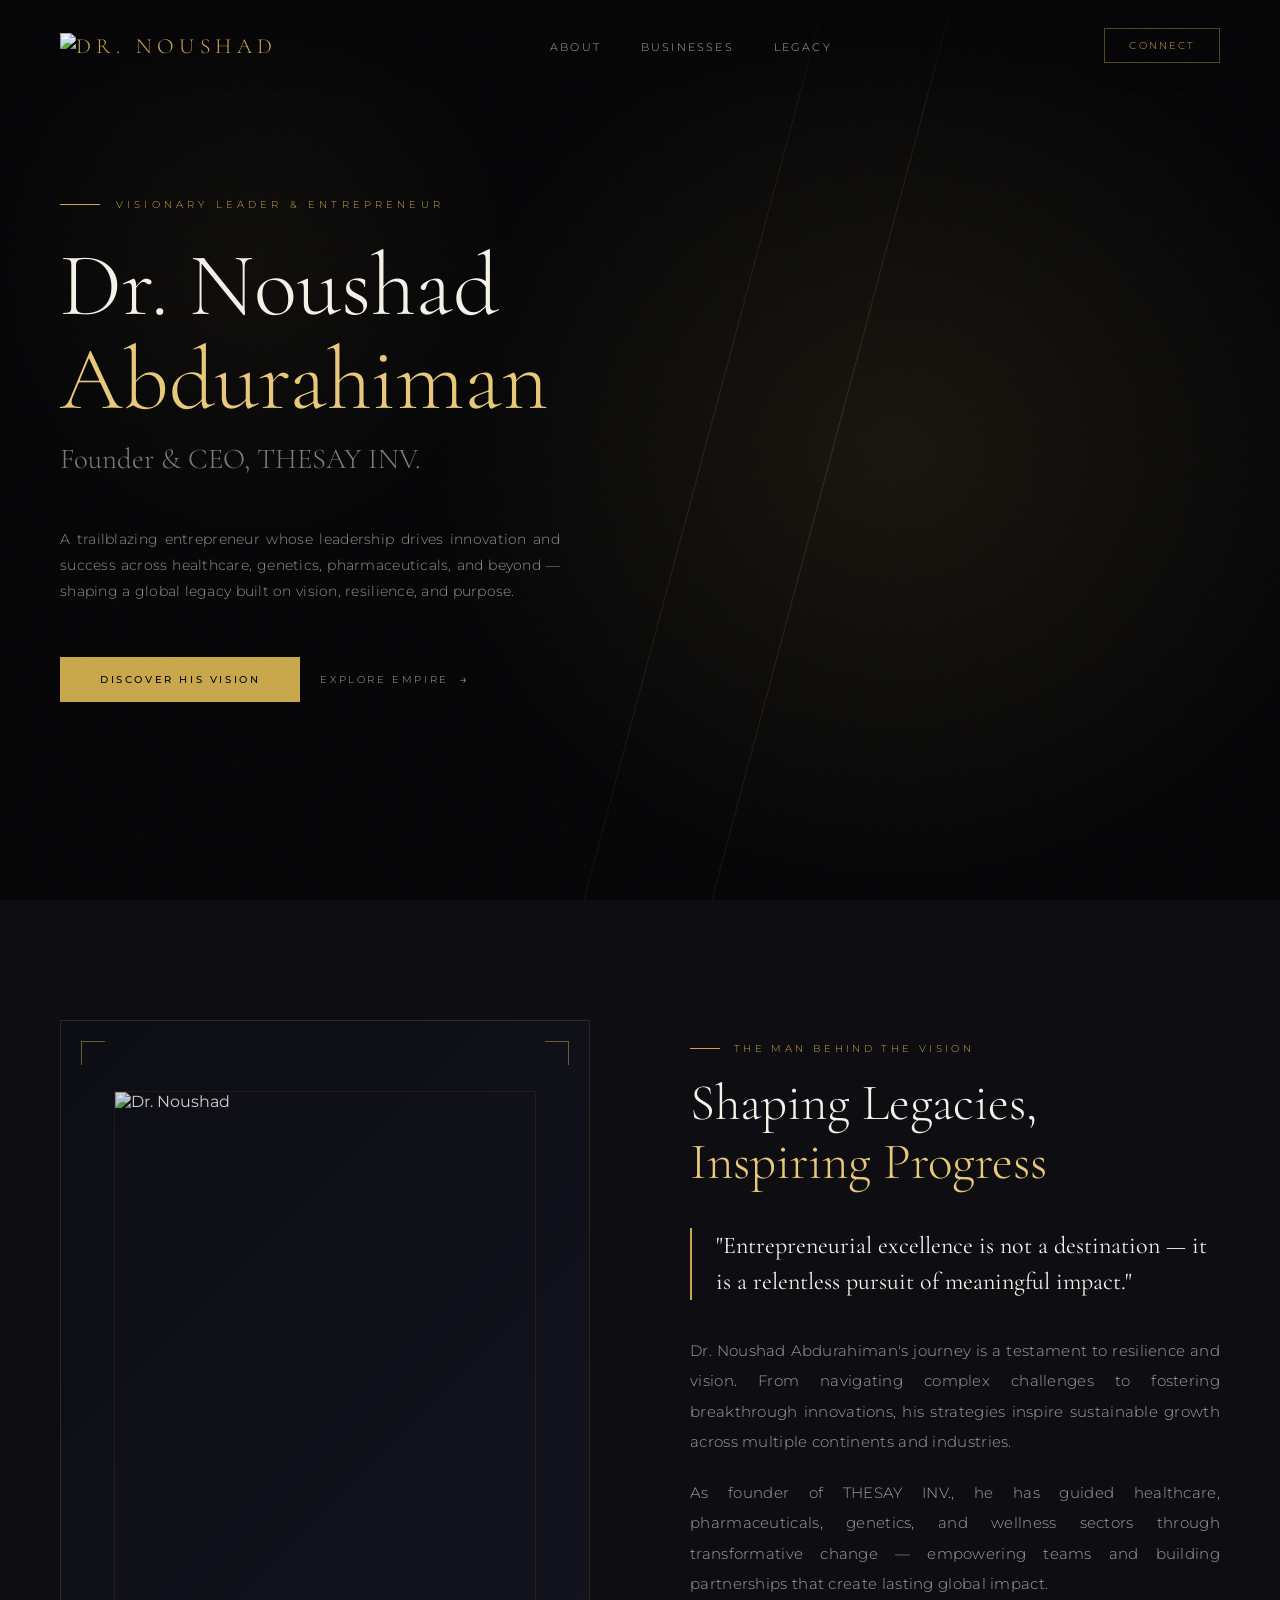
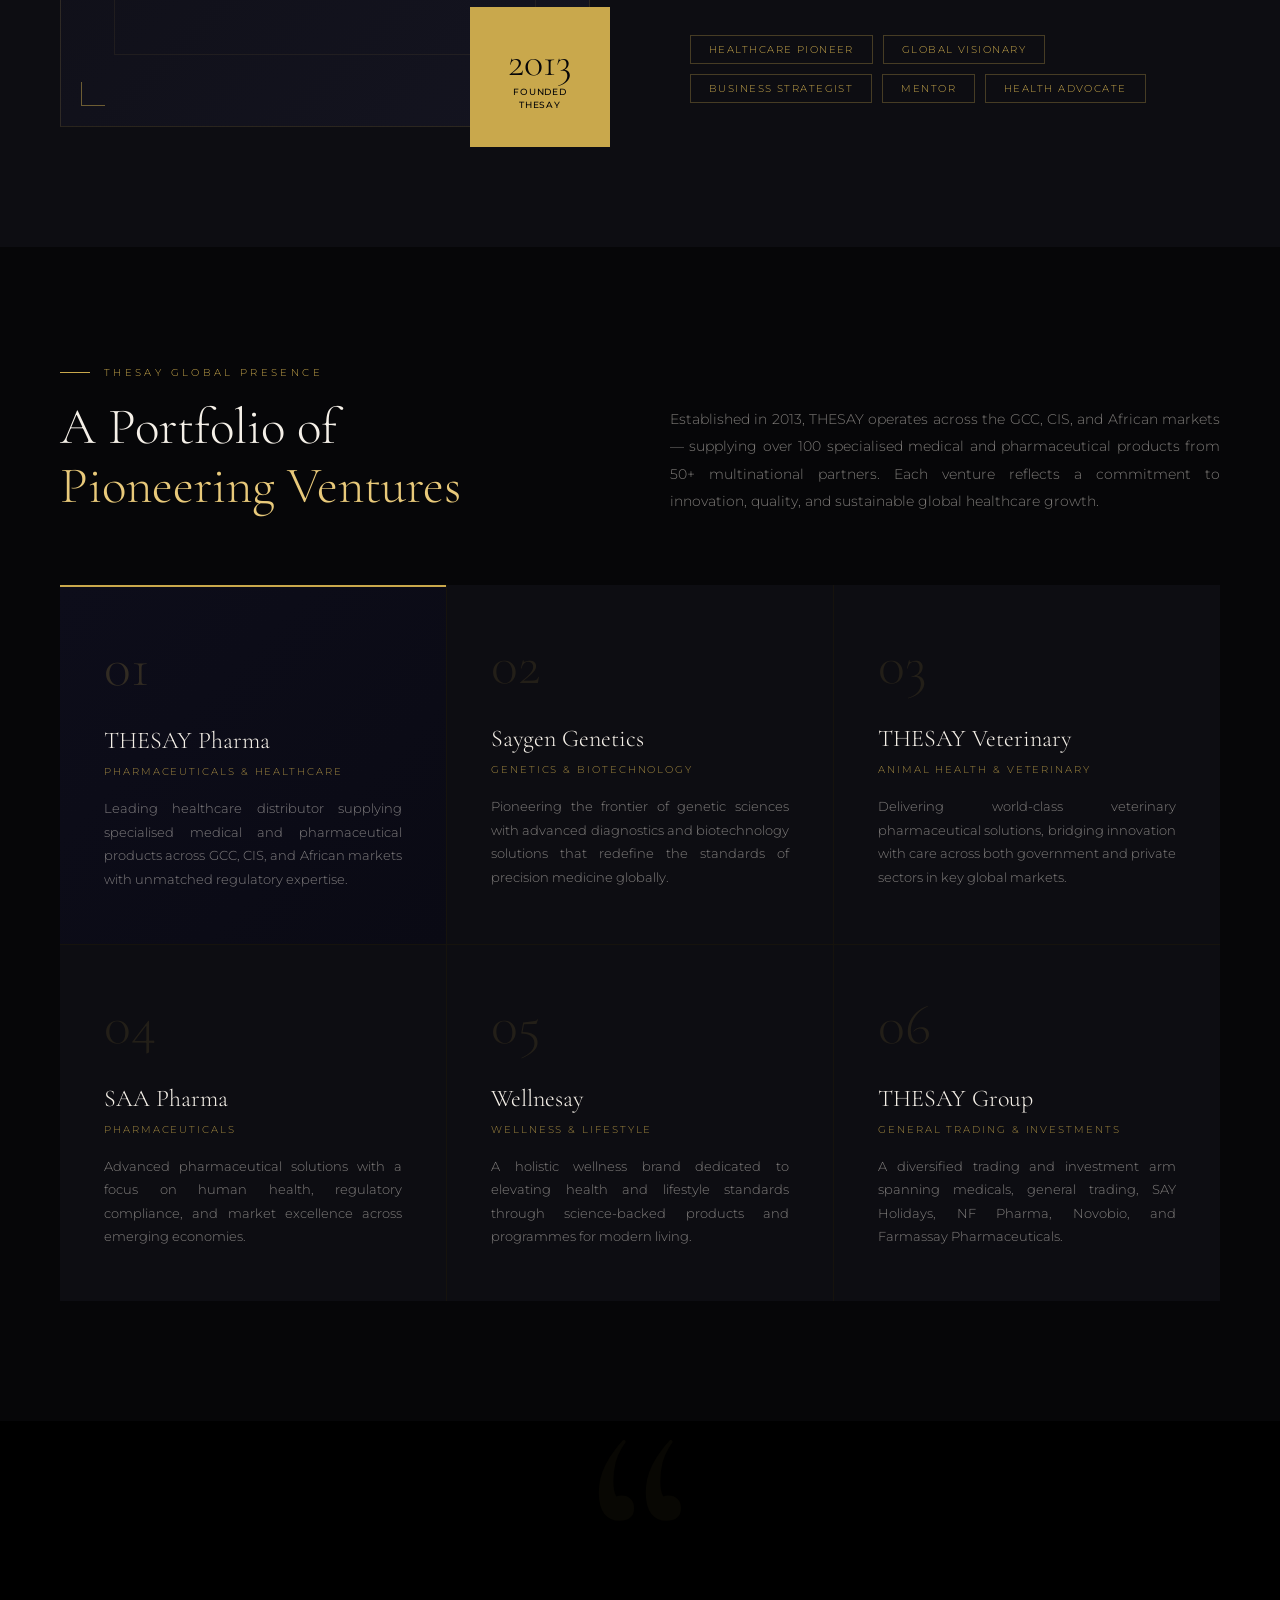
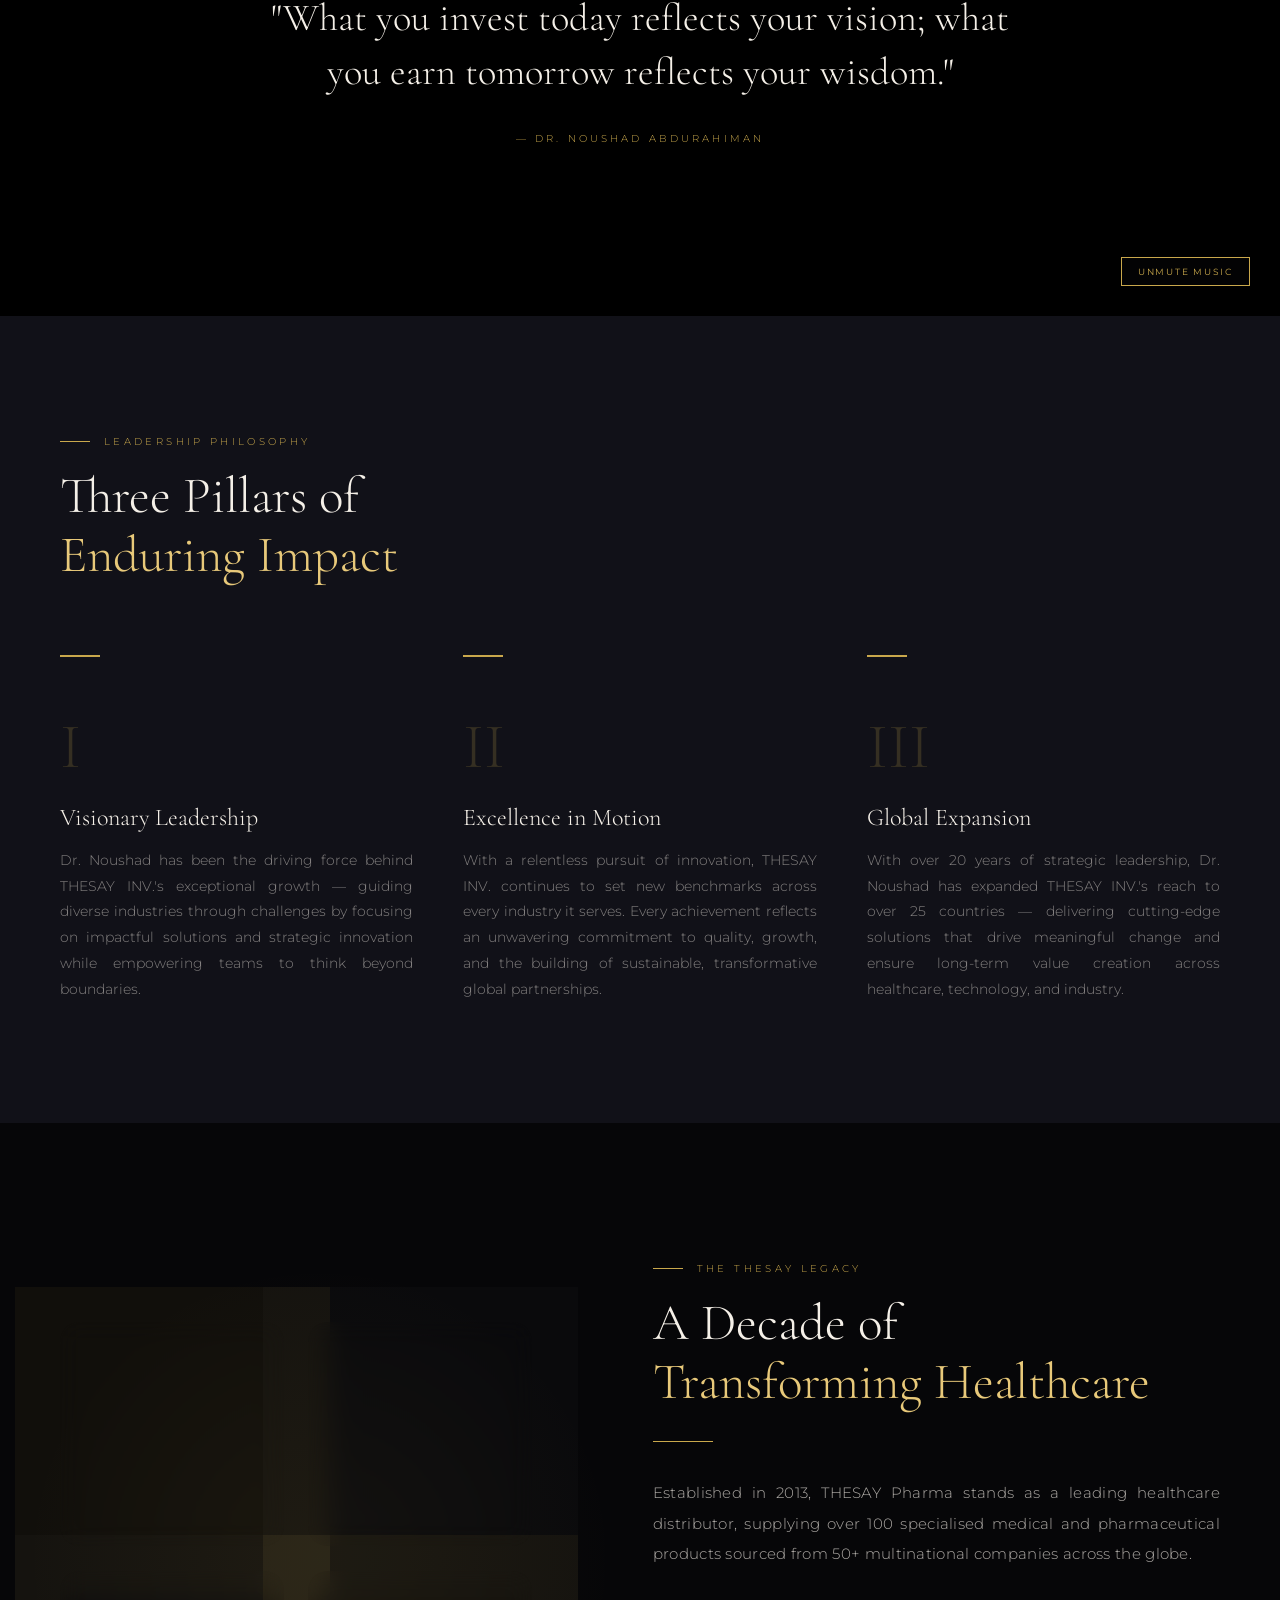
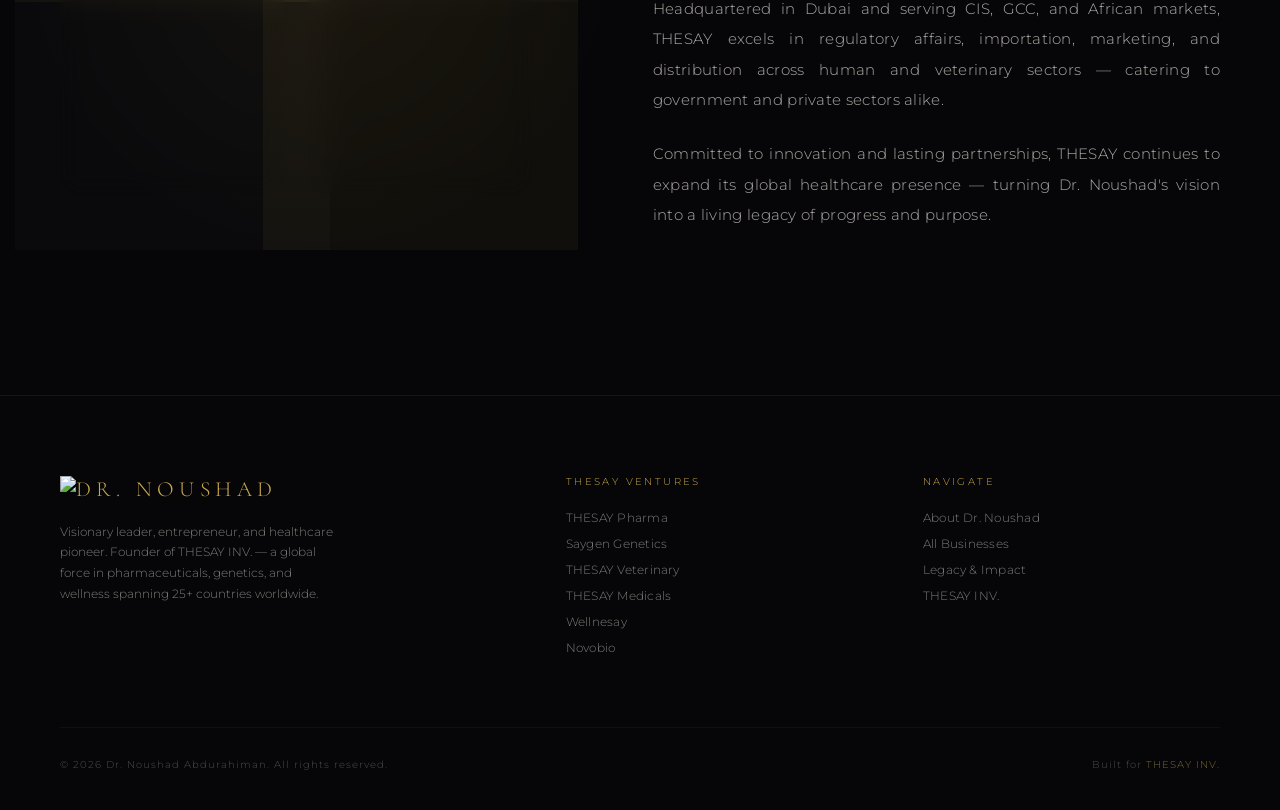
==== page.html @ 65f17e99 "first commit" ====
<!DOCTYPE html>
<html lang="en">

<head>
  <meta charset="UTF-8">
  <meta name="viewport" content="width=device-width, initial-scale=1.0">
  <title>Dr. Noushad Abdurahiman — Visionary Leader</title>
  <link rel="preconnect" href="https://fonts.googleapis.com">
  <link
    href="https://fonts.googleapis.com/css2?family=Cormorant+Garamond:ital,wght@0,300;0,400;0,600;1,300;1,400&family=Montserrat:wght@200;300;400;500&display=swap"
    rel="stylesheet">
  <style>
    :root {
      --gold: #c9a84c;
      --gold-light: #e8c97a;
      --gold-dim: #8a6f32;
      --cream: #f5f0e8;
      --dark: #060608;
      --dark2: #0d0d12;
      --dark3: #111118;
      --white: #ffffff;
      --text-muted: rgba(245, 240, 232, 0.5);
    }

    *,
    *::before,
    *::after {
      margin: 0;
      padding: 0;
      box-sizing: border-box;
    }

    html {
      scroll-behavior: smooth;
    }

    body {
      font-family: 'Montserrat', sans-serif;
      background: var(--dark);
      color: var(--cream);
      overflow-x: hidden;
      cursor: default;
    }

    /* ── GRAIN OVERLAY ── */
    body::before {
      content: '';
      position: fixed;
      inset: 0;
      background-image: url("data:image/svg+xml,%3Csvg viewBox='0 0 256 256' xmlns='http://www.w3.org/2000/svg'%3E%3Cfilter id='noise'%3E%3CfeTurbulence type='fractalNoise' baseFrequency='0.9' numOctaves='4' stitchTiles='stitch'/%3E%3C/filter%3E%3Crect width='100%25' height='100%25' filter='url(%23noise)' opacity='0.04'/%3E%3C/svg%3E");
      pointer-events: none;
      z-index: 9999;
      opacity: 0.4;
    }

    /* ── NAV ── */
    nav {
      position: fixed;
      top: 0;
      left: 0;
      right: 0;
      z-index: 100;
      display: flex;
      align-items: center;
      justify-content: space-between;
      padding: 28px 60px;
      background: linear-gradient(to bottom, rgba(6, 6, 8, 0.95) 0%, transparent 100%);
      transition: background 0.4s;
    }

    nav.scrolled {
      background: rgba(6, 6, 8, 0.97);
      padding: 18px 60px;
      border-bottom: 1px solid rgba(201, 168, 76, 0.12);
    }

    .nav-logo {
      font-family: 'Cormorant Garamond', serif;
      font-size: 1.35rem;
      font-weight: 300;
      letter-spacing: 0.25em;
      color: var(--gold);
      text-decoration: none;
      text-transform: uppercase;
    }

    .nav-links {
      display: flex;
      gap: 40px;
      list-style: none;
    }

    .nav-links a {
      font-size: 0.68rem;
      letter-spacing: 0.2em;
      text-transform: uppercase;
      color: var(--cream);
      text-decoration: none;
      opacity: 0.7;
      transition: opacity 0.3s, color 0.3s;
      font-weight: 300;
    }

    .mobile-only {
      display: none;
    }

    .nav-links a:hover {
      opacity: 1;
      color: var(--gold);
    }

    .nav-links a.nav-cta-mobile {
      color: var(--gold);
      border: 1px solid rgba(201, 168, 76, 0.4);
      padding: 10px 24px;
      display: inline-block;
      opacity: 1;
      width: fit-content;
    }

    .nav-links a.nav-cta-mobile:hover {
      background: var(--gold);
      color: var(--dark);
    }

    .nav-cta {
      font-size: 0.65rem;
      letter-spacing: 0.2em;
      text-transform: uppercase;
      color: var(--gold);
      border: 1px solid rgba(201, 168, 76, 0.4);
      padding: 10px 24px;
      text-decoration: none;
      transition: all 0.3s;
      font-weight: 300;
    }

    .nav-cta:hover {
      background: var(--gold);
      color: var(--dark);
    }

    /* ── HERO ── */
    .hero {
      position: relative;
      height: 100vh;
      display: flex;
      align-items: center;
      overflow: hidden;
      background: var(--dark);
    }

    .hero-bg {
      position: absolute;
      inset: 0;
      background:
        radial-gradient(ellipse 60% 80% at 70% 50%, rgba(201, 168, 76, 0.1) 0%, transparent 60%),
        radial-gradient(ellipse 40% 60% at 20% 30%, rgba(201, 168, 76, 0.05) 0%, transparent 50%);
      /* Removed dark shade: background-color: rgba(6, 6, 8, 0.7); */
      z-index: 1;
    }

    .hero-video {
      position: absolute;
      top: 0;
      left: 0;
      width: 100%;
      height: 100%;
      object-fit: cover;
      object-position: right center;
      z-index: 0;
      opacity: 0.8;
    }

    .hero-lines {
      position: absolute;
      inset: 0;
      overflow: hidden;
      opacity: 0.15;
      z-index: 1;
    }

    .hero-lines::before {
      content: '';
      position: absolute;
      top: -50%;
      left: 55%;
      width: 1px;
      height: 200%;
      background: linear-gradient(to bottom, transparent, var(--gold), transparent);
      transform: rotate(15deg);
      animation: shimmer 4s ease-in-out infinite;
    }

    .hero-lines::after {
      content: '';
      position: absolute;
      top: -50%;
      left: 65%;
      width: 1px;
      height: 200%;
      background: linear-gradient(to bottom, transparent, var(--gold-light), transparent);
      transform: rotate(15deg);
      animation: shimmer 4s ease-in-out infinite 0.8s;
    }

    @keyframes shimmer {

      0%,
      100% {
        opacity: 0.3;
      }

      50% {
        opacity: 1;
      }
    }

    .hero-content {
      position: relative;
      z-index: 2;
      padding: 0 60px;
      max-width: 750px;
    }

    @keyframes heroTextReveal {
      from {
        opacity: 0;
        transform: translateY(30px) translateZ(0);
        filter: blur(5px);
      }
      to {
        opacity: 1;
        transform: translateY(0) translateZ(0);
        filter: blur(0);
      }
    }

    .hero-eyebrow,
    .hero-title,
    .hero-subtitle,
    .hero-desc,
    .hero-actions {
      opacity: 0;
      animation: heroTextReveal 1.2s cubic-bezier(0.16, 1, 0.3, 1) forwards;
    }

    .hero-eyebrow { animation-delay: 0.3s; }
    .hero-title { animation-delay: 0.5s; }
    .hero-subtitle { animation-delay: 0.7s; }
    .hero-desc { animation-delay: 0.9s; }
    .hero-actions { animation-delay: 1.1s; }

    .hero-eyebrow {
      font-size: 0.65rem;
      letter-spacing: 0.4em;
      text-transform: uppercase;
      color: var(--gold);
      font-weight: 300;
      margin-bottom: 28px;
      display: flex;
      align-items: center;
      gap: 16px;
    }

    .hero-eyebrow::before {
      content: '';
      width: 40px;
      height: 1px;
      background: var(--gold);
    }

    .hero-title {
      font-family: 'Cormorant Garamond', serif;
      font-size: clamp(3.5rem, 7vw, 6rem);
      font-weight: 300;
      line-height: 1.05;
      color: var(--cream);
      margin-bottom: 12px;
    }

    .hero-title em {
      font-style: normal;
      color: var(--gold-light);
    }

    .hero-subtitle {
      font-family: 'Cormorant Garamond', serif;
      font-size: clamp(1.2rem, 2.5vw, 1.8rem);
      font-weight: 300;
      color: var(--text-muted);
      font-style: normal;
      margin-bottom: 48px;
      line-height: 1.4;
    }

    .hero-desc {
      font-size: 0.85rem;
      text-align: justify;
      line-height: 1.9;
      color: rgba(245, 240, 232, 0.6);
      font-weight: 300;
      max-width: 500px;
      margin-bottom: 52px;
      letter-spacing: 0.02em;
    }

    .hero-actions {
      display: flex;
      gap: 20px;
      align-items: center;
    }

    .btn-primary {
      background: var(--gold);
      color: var(--dark);
      padding: 16px 40px;
      font-size: 0.65rem;
      letter-spacing: 0.25em;
      text-transform: uppercase;
      text-decoration: none;
      font-weight: 500;
      transition: all 0.3s;
      font-family: 'Montserrat', sans-serif;
    }

    .btn-primary:hover {
      background: var(--gold-light);
      transform: translateY(-1px);
    }

    .btn-ghost {
      color: var(--cream);
      font-size: 0.65rem;
      letter-spacing: 0.25em;
      text-transform: uppercase;
      text-decoration: none;
      font-weight: 300;
      opacity: 0.7;
      display: flex;
      align-items: center;
      gap: 10px;
      transition: all 0.3s;
      font-family: 'Montserrat', sans-serif;
    }

    .btn-ghost:hover {
      opacity: 1;
      gap: 16px;
    }

    .btn-ghost::after {
      content: '→';
      font-size: 0.9rem;
    }

    /* hero stats strip */
    .hero-stats {
      position: absolute;
      bottom: 0;
      left: 0;
      right: 0;
      display: flex;
      border-top: 1px solid rgba(201, 168, 76, 0.12);
      background: rgba(6, 6, 8, 0.8);
      backdrop-filter: blur(10px);
    }

    .hero-stat {
      flex: 1;
      padding: 28px 40px;
      border-right: 1px solid rgba(201, 168, 76, 0.08);
      display: flex;
      align-items: center;
      gap: 18px;
    }

    .hero-stat:last-child {
      border-right: none;
    }

    .stat-num {
      font-family: 'Cormorant Garamond', serif;
      font-size: 2.4rem;
      font-weight: 300;
      color: var(--gold);
      line-height: 1;
    }

    .stat-label {
      font-size: 0.6rem;
      letter-spacing: 0.15em;
      text-transform: uppercase;
      color: var(--text-muted);
      line-height: 1.5;
      font-weight: 300;
    }

    /* ── SECTION COMMON ── */
    section {
      position: relative;
    }

    .section-tag {
      font-size: 0.6rem;
      letter-spacing: 0.35em;
      text-transform: uppercase;
      color: var(--gold);
      font-weight: 300;
      margin-bottom: 20px;
      display: flex;
      align-items: center;
      gap: 14px;
    }

    .section-tag::before {
      content: '';
      width: 30px;
      height: 1px;
      background: var(--gold);
    }

    .section-heading {
      font-family: 'Cormorant Garamond', serif;
      font-size: clamp(2.2rem, 4vw, 3.5rem);
      font-weight: 300;
      line-height: 1.15;
      color: var(--cream);
    }

    .section-heading em {
      font-style: normal;
      color: var(--gold-light);
    }

    /* ── ABOUT ── */
    .about {
      padding: 120px 60px;
      display: grid;
      grid-template-columns: 1fr 1fr;
      gap: 100px;
      align-items: center;
      background: var(--dark2);
    }

    .about-visual {
      position: relative;
    }

    .about-frame {
      width: 100%;
      aspect-ratio: 3/4;
      background: linear-gradient(135deg, #0d0d14 0%, #141420 100%);
      border: 1px solid rgba(201, 168, 76, 0.15);
      position: relative;
      overflow: hidden;
      display: flex;
      align-items: center;
      justify-content: center;
    }

    .about-frame-inner {
      width: 80%;
      height: 80%;
      border: 1px solid rgba(201, 168, 76, 0.08);
      display: flex;
      flex-direction: column;
      align-items: center;
      justify-content: center;
      gap: 20px;
    }

    .about-initials {
      font-family: 'Cormorant Garamond', serif;
      font-size: 7rem;
      font-weight: 300;
      color: var(--gold);
      opacity: 0.25;
      line-height: 1;
    }

    .about-name-plate {
      font-size: 0.65rem;
      letter-spacing: 0.3em;
      text-transform: uppercase;
      color: var(--gold);
      font-weight: 300;
      opacity: 0.8;
    }

    .about-corner {
      position: absolute;
      width: 24px;
      height: 24px;
      border-color: var(--gold);
      border-style: solid;
      opacity: 0.5;
    }

    .about-corner.tl {
      top: 20px;
      left: 20px;
      border-width: 1px 0 0 1px;
    }

    .about-corner.tr {
      top: 20px;
      right: 20px;
      border-width: 1px 1px 0 0;
    }

    .about-corner.bl {
      bottom: 20px;
      left: 20px;
      border-width: 0 0 1px 1px;
    }

    .about-corner.br {
      bottom: 20px;
      right: 20px;
      border-width: 0 1px 1px 0;
    }

    .about-badge {
      position: absolute;
      bottom: -20px;
      right: -20px;
      width: 140px;
      height: 140px;
      background: var(--gold);
      display: flex;
      flex-direction: column;
      align-items: center;
      justify-content: center;
      gap: 4px;
    }

    .badge-num {
      font-family: 'Cormorant Garamond', serif;
      font-size: 2.5rem;
      font-weight: 300;
      color: var(--dark);
      line-height: 1;
    }

    .badge-text {
      font-size: 0.55rem;
      letter-spacing: 0.1em;
      text-transform: uppercase;
      color: var(--dark);
      text-align: center;
      line-height: 1.4;
      font-weight: 500;
    }

    .about-text p {
      font-size: 0.95rem;
      text-align: justify;
      line-height: 2;
      color: rgba(245, 240, 232, 0.65);
      margin-bottom: 20px;
      font-weight: 300;
      letter-spacing: 0.02em;
    }

    .about-quote {
      font-family: 'Cormorant Garamond', serif;
      font-size: 1.5rem;
      font-style: normal;
      color: var(--cream);
      line-height: 1.5;
      border-left: 2px solid var(--gold);
      padding-left: 24px;
      margin: 36px 0;
    }

    .about-pills {
      display: flex;
      flex-wrap: wrap;
      gap: 10px;
      margin-top: 36px;
    }

    .pill {
      font-size: 0.6rem;
      letter-spacing: 0.15em;
      text-transform: uppercase;
      color: var(--gold);
      border: 1px solid rgba(201, 168, 76, 0.3);
      padding: 8px 18px;
      font-weight: 300;
    }

    /* ── BUSINESSES ── */
    .businesses {
      padding: 120px 60px;
      background: var(--dark);
    }

    .businesses-header {
      display: grid;
      grid-template-columns: 1fr 1fr;
      gap: 60px;
      align-items: end;
      margin-bottom: 70px;
    }

    .businesses-intro {
      font-size: 0.9rem;
      text-align: justify;
      line-height: 1.9;
      color: var(--text-muted);
      font-weight: 300;
    }

    .biz-grid {
      display: grid;
      grid-template-columns: repeat(3, 1fr);
      gap: 1px;
      background: rgba(201, 168, 76, 0.08);
    }

    .biz-card {
      background: var(--dark2);
      padding: 52px 44px;
      position: relative;
      overflow: hidden;
      transition: all 0.5s ease;
      text-decoration: none;
      display: block;
    }

    .biz-card::before {
      content: '';
      position: absolute;
      inset: 0;
      background: linear-gradient(135deg, rgba(201, 168, 76, 0.06) 0%, transparent 60%);
      opacity: 0;
      transition: opacity 0.4s;
    }

    .biz-card:hover::before {
      opacity: 1;
    }

    .biz-card::after {
      content: '';
      position: absolute;
      bottom: 0;
      left: 0;
      width: 0;
      height: 2px;
      background: var(--gold);
      transition: width 0.5s ease;
    }

    .biz-card:hover::after {
      width: 100%;
    }

    .biz-card:hover {
      background: #0f0f1a;
    }

    .biz-number {
      font-family: 'Cormorant Garamond', serif;
      font-size: 3.5rem;
      font-weight: 300;
      color: rgba(201, 168, 76, 0.12);
      line-height: 1;
      margin-bottom: 32px;
      transition: color 0.4s;
    }

    .biz-card:hover .biz-number {
      color: rgba(201, 168, 76, 0.25);
    }

    .biz-name {
      font-family: 'Cormorant Garamond', serif;
      font-size: 1.5rem;
      font-weight: 300;
      color: var(--cream);
      margin-bottom: 10px;
      line-height: 1.2;
    }

    .biz-sector {
      font-size: 0.6rem;
      letter-spacing: 0.2em;
      text-transform: uppercase;
      color: var(--gold);
      font-weight: 300;
      margin-bottom: 20px;
      opacity: 0.8;
    }

    .biz-desc {
      font-size: 0.82rem;
      text-align: justify;
      line-height: 1.8;
      color: rgba(245, 240, 232, 0.5);
      font-weight: 300;
    }

    .biz-arrow {
      position: absolute;
      top: 44px;
      right: 44px;
      width: 36px;
      height: 36px;
      border: 1px solid rgba(201, 168, 76, 0.2);
      display: flex;
      align-items: center;
      justify-content: center;
      color: var(--gold);
      font-size: 0.85rem;
      transition: all 0.3s;
      opacity: 0;
    }

    .biz-card:hover .biz-arrow {
      opacity: 1;
      background: var(--gold);
      color: var(--dark);
    }

    /* featured biz */
    .biz-card.featured {
      background: linear-gradient(135deg, #0d0d1a 0%, #0a0a14 100%);
      border-top: 2px solid var(--gold);
    }

    .biz-card.featured .biz-number {
      color: rgba(201, 168, 76, 0.2);
    }

    /* ── QUOTE BREAK ── */
    .quote-break {
      padding: 100px 60px;
      background-color: #000;
      text-align: center;
      position: relative;
      overflow: hidden;
      display: flex;
      flex-direction: column;
      justify-content: center;
      align-items: center;
      min-height: 55vh;
    }

    .quote-video {
      position: absolute;
      top: 0;
      left: 0;
      width: 100%;
      height: 100%;
      object-fit: cover;
      object-position: center 20%;
      z-index: 0;
      opacity: 0.6;
      transform: scale(1.08);
    }

    .quote-bg-overlay {
      position: absolute;
      inset: 0;
      /* Removed dark shade: background-color: rgba(6, 6, 8, 0.65); */
      z-index: 0;
    }

    .quote-break::before {
      content: '\201C';
      position: absolute;
      top: -40px;
      left: 50%;
      transform: translateX(-50%);
      font-family: 'Cormorant Garamond', serif;
      font-size: 20rem;
      color: rgba(201, 168, 76, 0.04);
      line-height: 1;
      pointer-events: none;
    }

    .big-quote {
      font-family: 'Cormorant Garamond', serif;
      font-size: clamp(1.5rem, 3vw, 2.6rem);
      font-weight: 300;
      font-style: normal;
      color: var(--cream);
      max-width: 800px;
      margin: 0 auto 32px;
      line-height: 1.4;
      position: relative;
      z-index: 1;
    }

    .quote-author {
      font-size: 0.65rem;
      letter-spacing: 0.3em;
      text-transform: uppercase;
      color: var(--gold);
      font-weight: 300;
    }

    /* ── PILLARS ── */
    .pillars {
      padding: 120px 60px;
      background: var(--dark3);
    }

    .pillars-grid {
      display: grid;
      grid-template-columns: repeat(3, 1fr);
      gap: 50px;
      margin-top: 70px;
    }

    .pillar {
      position: relative;
      padding-top: 40px;
    }

    .pillar-line {
      position: absolute;
      top: 0;
      left: 0;
      width: 40px;
      height: 2px;
      background: var(--gold);
      transition: width 0.6s ease;
    }

    .pillar:hover .pillar-line {
      width: 100%;
    }

    .pillar-icon {
      font-family: 'Cormorant Garamond', serif;
      font-size: 4rem;
      font-weight: 300;
      color: rgba(201, 168, 76, 0.2);
      line-height: 1;
      margin-bottom: 24px;
      margin-top: 20px;
    }

    .pillar-title {
      font-family: 'Cormorant Garamond', serif;
      font-size: 1.5rem;
      font-weight: 300;
      color: var(--cream);
      margin-bottom: 16px;
    }

    .pillar-text {
      font-size: 0.85rem;
      text-align: justify;
      line-height: 1.9;
      color: var(--text-muted);
      font-weight: 300;
    }

    /* ── LEGACY ── */
    .legacy {
      padding: 140px 60px;
      background: var(--dark);
      display: grid;
      grid-template-columns: 1fr 1.2fr;
      gap: 120px;
      align-items: center;
      position: relative;
      overflow: hidden;
    }

    .legacy::before {
      content: '';
      position: absolute;
      top: 50%;
      left: 25%;
      width: 600px;
      height: 600px;
      background: radial-gradient(circle, rgba(201, 168, 76, 0.05) 0%, transparent 70%);
      transform: translate(-50%, -50%);
      pointer-events: none;
      z-index: 0;
    }

    .legacy-visual, .legacy-text {
      position: relative;
      z-index: 1;
    }

    .legacy-visual {
      display: grid;
      grid-template-columns: 1fr 1fr;
      gap: 24px;
      position: relative;
    }

    .legacy-cell:nth-child(even) {
      transform: translateY(40px);
    }

    .legacy-cell {
      aspect-ratio: 1;
      background: rgba(255, 255, 255, 0.02);
      backdrop-filter: blur(12px);
      border: 1px solid rgba(255, 255, 255, 0.05);
      border-radius: 20px;
      display: flex;
      flex-direction: column;
      align-items: center;
      justify-content: center;
      gap: 16px;
      transition: all 0.5s cubic-bezier(0.25, 0.46, 0.45, 0.94);
      cursor: default;
      position: relative;
      overflow: hidden;
      box-shadow: 0 10px 30px rgba(0, 0, 0, 0.2);
    }

    .legacy-cell::before {
      content: '';
      position: absolute;
      top: 0;
      left: 0;
      right: 0;
      height: 1px;
      background: linear-gradient(90deg, transparent, rgba(201, 168, 76, 0.5), transparent);
      opacity: 0.5;
    }

    .legacy-cell:hover {
      border-color: rgba(201, 168, 76, 0.4);
      background: rgba(201, 168, 76, 0.05);
      transform: translateY(-10px) scale(1.02);
      box-shadow: 0 20px 40px rgba(0, 0, 0, 0.4), 0 0 20px rgba(201, 168, 76, 0.1);
    }

    .legacy-cell:nth-child(even):hover {
      transform: translateY(30px) scale(1.02);
    }

    .legacy-cell-num {
      font-family: 'Cormorant Garamond', serif;
      font-size: 3.5rem;
      font-weight: 300;
      background: linear-gradient(135deg, var(--gold-light), var(--gold-dim));
      -webkit-background-clip: text;
      -webkit-text-fill-color: transparent;
      line-height: 1;
      filter: drop-shadow(0 2px 4px rgba(0,0,0,0.3));
    }

    .legacy-cell-label {
      font-size: 0.65rem;
      letter-spacing: 0.2em;
      text-transform: uppercase;
      color: var(--cream);
      opacity: 0.8;
      text-align: center;
      line-height: 1.6;
      font-weight: 300;
    }

    .legacy-cell.highlight {
      background: rgba(201, 168, 76, 0.06);
      border-color: rgba(201, 168, 76, 0.15);
    }

    .legacy-text .section-heading {
      margin-bottom: 36px;
      position: relative;
    }

    .legacy-text .section-heading::after {
      content: '';
      display: block;
      width: 60px;
      height: 1px;
      background: var(--gold);
      margin-top: 30px;
    }

    .legacy-text p {
      font-size: 0.95rem;
      text-align: justify;
      line-height: 2;
      color: rgba(245, 240, 232, 0.7);
      margin-bottom: 24px;
      font-weight: 300;
      letter-spacing: 0.02em;
    }

    /* ── FOOTER ── */
    footer {
      background: var(--dark);
      border-top: 1px solid rgba(201, 168, 76, 0.1);
      padding: 80px 60px 40px;
    }

    .footer-top {
      display: grid;
      grid-template-columns: 1.5fr 1fr 1fr;
      gap: 60px;
      margin-bottom: 60px;
    }

    .footer-brand .nav-logo {
      display: block;
      margin-bottom: 20px;
    }

    .footer-brand p {
      font-size: 0.72rem;
      line-height: 1.8;
      color: var(--text-muted);
      font-weight: 300;
      max-width: 280px;
    }

    .footer-col h4 {
      font-size: 0.6rem;
      letter-spacing: 0.25em;
      text-transform: uppercase;
      color: var(--gold);
      font-weight: 300;
      margin-bottom: 24px;
    }

    .footer-col a {
      display: block;
      font-size: 0.73rem;
      color: var(--text-muted);
      text-decoration: none;
      font-weight: 300;
      margin-bottom: 12px;
      transition: color 0.3s;
      letter-spacing: 0.02em;
    }

    .footer-col a:hover {
      color: var(--gold);
    }

    .footer-bottom {
      border-top: 1px solid rgba(201, 168, 76, 0.06);
      padding-top: 30px;
      display: flex;
      justify-content: space-between;
      align-items: center;
    }

    .footer-bottom p {
      font-size: 0.62rem;
      color: rgba(245, 240, 232, 0.3);
      letter-spacing: 0.1em;
      font-weight: 300;
    }

    .footer-bottom span {
      color: var(--gold);
      opacity: 0.6;
    }

    /* ── SCROLL REVEAL ── */
    .reveal {
      opacity: 0;
      transform: translateY(28px);
      transition: all 0.8s cubic-bezier(0.25, 0.46, 0.45, 0.94);
    }

    .reveal.visible {
      opacity: 1;
      transform: translateY(0);
    }

    .reveal-delay-1 {
      transition-delay: 0.1s;
    }

    .reveal-delay-2 {
      transition-delay: 0.2s;
    }

    .reveal-delay-3 {
      transition-delay: 0.3s;
    }

    .reveal-delay-4 {
      transition-delay: 0.4s;
    }

    /* ── MOBILE NAV TOGGLE ── */
    .nav-toggle {
      display: none;
      flex-direction: column;
      gap: 5px;
      cursor: pointer;
      padding: 8px;
    }

    .nav-toggle span {
      width: 22px;
      height: 1px;
      background: var(--cream);
      display: block;
      transition: all 0.3s;
    }

    /* ── RESPONSIVE ── */
    @media (max-width: 1024px) {
      .hero-video {
        object-position: 80% center;
      }



      nav {
        padding: 24px 30px;
        position: absolute;
      }

      .mobile-only {
        display: block;
      }

      .nav-links,
      .nav-cta {
        display: none;
      }

      .nav-toggle {
        display: flex;
      }

      .hero-content {
        padding: 0 30px;
      }

      .hero-stats {
        display: none;
      }

      .about {
        grid-template-columns: 1fr;
        padding: 80px 30px;
        gap: 50px;
      }

      .about-frame {
        max-width: 380px;
        margin: 0 auto;
      }

      .about-badge {
        display: none;
      }

      .businesses {
        padding: 80px 30px;
      }

      .businesses-header {
        grid-template-columns: 1fr;
        gap: 20px;
      }

      .biz-grid {
        grid-template-columns: 1fr;
        gap: 1px;
      }

      .pillars {
        padding: 80px 30px;
      }

      .pillars-grid {
        grid-template-columns: 1fr;
        gap: 40px;
      }

      .legacy {
        grid-template-columns: 1fr;
        padding: 80px 30px;
        gap: 50px;
      }

      .footer-top {
        grid-template-columns: 1fr;
        gap: 40px;
      }

      footer {
        padding: 60px 30px 30px;
      }

      .quote-break {
        padding: 70px 30px;
      }
    }
  </style>
</head>

<body>

  <!-- NAV -->
  <nav id="navbar">
    <a href="#" class="nav-logo">
      <img src="https://drnoushad.com/img/bosssign3.png" alt="Dr. Noushad"
        style="height: 35px; width: auto; object-fit: contain;">
    </a>
    <ul class="nav-links">
      <li><a href="#about">About</a></li>
      <li><a href="#businesses">Businesses</a></li>
      <li><a href="#legacy">Legacy</a></li>
      <li class="mobile-only" style="margin-top: 10px;"><a href="#connect" class="nav-cta-mobile">Connect</a></li>
    </ul>
    <a href="#connect" class="nav-cta">Connect</a>
    <div class="nav-toggle" onclick="toggleMenu()">
      <span></span><span></span><span></span>
    </div>
  </nav>

  <!-- HERO -->
  <section class="hero">
    <video class="hero-video" autoplay muted loop playsinline>
      <source src="media/Man_sitting_in_office_202605041444.mp4" type="video/mp4">
    </video>
    <div class="hero-bg"></div>
    <div class="hero-lines"></div>
    <div class="hero-content">
      <div class="hero-eyebrow">Visionary Leader &amp; Entrepreneur</div>
      <h1 class="hero-title">
        Dr. Noushad<br>
        <em>Abdurahiman</em>
      </h1>
      <p class="hero-subtitle">Founder &amp; CEO, THESAY INV.</p>
      <p class="hero-desc">
        A trailblazing entrepreneur whose leadership drives innovation and success across healthcare, genetics,
        pharmaceuticals, and beyond — shaping a global legacy built on vision, resilience, and purpose.
      </p>
      <div class="hero-actions">
        <a href="#about" class="btn-primary">Discover His Vision</a>
        <a href="#businesses" class="btn-ghost">Explore Empire</a>
      </div>
    </div>

  </section>

  <!-- ABOUT -->
  <section class="about" id="about">
    <div class="about-visual reveal">
      <div class="about-frame">
        <div class="about-corner tl"></div>
        <div class="about-corner tr"></div>
        <div class="about-corner bl"></div>
        <div class="about-corner br"></div>
        <div class="about-frame-inner">
          <img src="https://www.drnoushad.com/img/boss3m.png" alt="Dr. Noushad"
            style="width: 100%; height: 100%; object-fit: cover; opacity: 0.85;">
        </div>
      </div>
      <div class="about-badge">
        <div class="badge-num">2013</div>
        <div class="badge-text">Founded<br>THESAY</div>
      </div>
    </div>

    <div class="about-text">
      <div class="section-tag reveal">The Man Behind the Vision</div>
      <h2 class="section-heading reveal reveal-delay-1">
        Shaping Legacies,<br><em>Inspiring Progress</em>
      </h2>
      <blockquote class="about-quote reveal reveal-delay-2">
        "Entrepreneurial excellence is not a destination — it is a relentless pursuit of meaningful impact."
      </blockquote>
      <p class="reveal reveal-delay-2">
        Dr. Noushad Abdurahiman's journey is a testament to resilience and vision. From navigating complex challenges to
        fostering breakthrough innovations, his strategies inspire sustainable growth across multiple continents and
        industries.
      </p>
      <p class="reveal reveal-delay-3">
        As founder of THESAY INV., he has guided healthcare, pharmaceuticals, genetics, and wellness sectors through
        transformative change — empowering teams and building partnerships that create lasting global impact.
      </p>
      <div class="about-pills reveal reveal-delay-4">
        <span class="pill">Healthcare Pioneer</span>
        <span class="pill">Global Visionary</span>
        <span class="pill">Business Strategist</span>
        <span class="pill">Mentor</span>
        <span class="pill">Health Advocate</span>
      </div>
    </div>
  </section>

  <!-- BUSINESSES -->
  <section class="businesses" id="businesses">
    <div class="businesses-header">
      <div>
        <div class="section-tag reveal">THESAY Global Presence</div>
        <h2 class="section-heading reveal reveal-delay-1">
          A Portfolio of<br><em>Pioneering Ventures</em>
        </h2>
      </div>
      <p class="businesses-intro reveal reveal-delay-2">
        Established in 2013, THESAY operates across the GCC, CIS, and African markets — supplying over 100 specialised
        medical and pharmaceutical products from 50+ multinational partners. Each venture reflects a commitment to
        innovation, quality, and sustainable global healthcare growth.
      </p>
    </div>

    <div class="biz-grid">
      <a href="https://violet-leopard-500489.hostingersite.com" target="_blank" class="biz-card featured reveal">
        <div class="biz-number">01</div>
        <div class="biz-name">THESAY Pharma</div>
        <div class="biz-sector">Pharmaceuticals &amp; Healthcare</div>
        <p class="biz-desc">Leading healthcare distributor supplying specialised medical and pharmaceutical products
          across GCC, CIS, and African markets with unmatched regulatory expertise.</p>
        <div class="biz-arrow">↗</div>
      </a>

      <a href="https://thesaygen.com" target="_blank" class="biz-card reveal reveal-delay-1">
        <div class="biz-number">02</div>
        <div class="biz-name">Saygen Genetics</div>
        <div class="biz-sector">Genetics &amp; Biotechnology</div>
        <p class="biz-desc">Pioneering the frontier of genetic sciences with advanced diagnostics and biotechnology
          solutions that redefine the standards of precision medicine globally.</p>
        <div class="biz-arrow">↗</div>
      </a>

      <a href="https://thesayvet.com" target="_blank" class="biz-card reveal reveal-delay-2">
        <div class="biz-number">03</div>
        <div class="biz-name">THESAY Veterinary</div>
        <div class="biz-sector">Animal Health &amp; Veterinary</div>
        <p class="biz-desc">Delivering world-class veterinary pharmaceutical solutions, bridging innovation with care
          across both government and private sectors in key global markets.</p>
        <div class="biz-arrow">↗</div>
      </a>

      <div class="biz-card reveal reveal-delay-1">
        <div class="biz-number">04</div>
        <div class="biz-name">SAA Pharma</div>
        <div class="biz-sector">Pharmaceuticals</div>
        <p class="biz-desc">Advanced pharmaceutical solutions with a focus on human health, regulatory compliance, and
          market excellence across emerging economies.</p>
      </div>

      <div class="biz-card reveal reveal-delay-2">
        <div class="biz-number">05</div>
        <div class="biz-name">Wellnesay</div>
        <div class="biz-sector">Wellness &amp; Lifestyle</div>
        <p class="biz-desc">A holistic wellness brand dedicated to elevating health and lifestyle standards through
          science-backed products and programmes for modern living.</p>
      </div>

      <div class="biz-card reveal reveal-delay-3">
        <div class="biz-number">06</div>
        <div class="biz-name">THESAY Group</div>
        <div class="biz-sector">General Trading &amp; Investments</div>
        <p class="biz-desc">A diversified trading and investment arm spanning medicals, general trading, SAY Holidays,
          NF Pharma, Novobio, and Farmassay Pharmaceuticals.</p>
      </div>
    </div>
  </section>

  <!-- QUOTE -->
  <div class="quote-break">
    <video class="quote-video" autoplay muted loop playsinline>
      <source src="media/thirdsection.mp4?v=2" type="video/mp4">
    </video>
    <div class="quote-bg-overlay"></div>
    <p class="big-quote reveal" style="position: relative; z-index: 1;">
      "What you invest today reflects your vision; what you earn tomorrow reflects your wisdom."
    </p>
    <p class="quote-author reveal reveal-delay-1" style="position: relative; z-index: 1;">— Dr. Noushad Abdurahiman</p>
    <button id="quote-mute-btn" class="reveal reveal-delay-2" style="position: absolute; bottom: 30px; right: 30px; z-index: 10; background: rgba(6,6,8,0.6); border: 1px solid var(--gold); color: var(--gold); padding: 8px 16px; font-family: 'Montserrat', sans-serif; font-size: 0.55rem; letter-spacing: 0.2em; text-transform: uppercase; cursor: pointer; transition: all 0.3s; backdrop-filter: blur(4px);">
      Unmute Music
    </button>
  </div>

  <!-- PILLARS -->
  <section class="pillars">
    <div class="section-tag reveal">Leadership Philosophy</div>
    <h2 class="section-heading reveal reveal-delay-1">Three Pillars of<br><em>Enduring Impact</em></h2>
    <div class="pillars-grid">
      <div class="pillar reveal reveal-delay-1">
        <div class="pillar-line"></div>
        <div class="pillar-icon">I</div>
        <h3 class="pillar-title">Visionary Leadership</h3>
        <p class="pillar-text">Dr. Noushad has been the driving force behind THESAY INV.'s exceptional growth — guiding
          diverse industries through challenges by focusing on impactful solutions and strategic innovation while
          empowering teams to think beyond boundaries.</p>
      </div>
      <div class="pillar reveal reveal-delay-2">
        <div class="pillar-line"></div>
        <div class="pillar-icon">II</div>
        <h3 class="pillar-title">Excellence in Motion</h3>
        <p class="pillar-text">With a relentless pursuit of innovation, THESAY INV. continues to set new benchmarks
          across every industry it serves. Every achievement reflects an unwavering commitment to quality, growth, and
          the building of sustainable, transformative global partnerships.</p>
      </div>
      <div class="pillar reveal reveal-delay-3">
        <div class="pillar-line"></div>
        <div class="pillar-icon">III</div>
        <h3 class="pillar-title">Global Expansion</h3>
        <p class="pillar-text">With over 20 years of strategic leadership, Dr. Noushad has expanded THESAY INV.'s reach
          to over 25 countries — delivering cutting-edge solutions that drive meaningful change and ensure long-term
          value creation across healthcare, technology, and industry.</p>
      </div>
    </div>
  </section>

  <!-- LEGACY -->
  <section class="legacy" id="legacy">
    <div class="legacy-visual">
      <div class="legacy-cell highlight reveal">
        <div class="legacy-cell-num">20+</div>
        <div class="legacy-cell-label">Years of<br>Excellence</div>
      </div>
      <div class="legacy-cell reveal reveal-delay-1">
        <div class="legacy-cell-num">25+</div>
        <div class="legacy-cell-label">Countries<br>Represented</div>
      </div>
      <div class="legacy-cell reveal reveal-delay-2">
        <div class="legacy-cell-num">100+</div>
        <div class="legacy-cell-label">Global<br>Partnerships</div>
      </div>
      <div class="legacy-cell highlight reveal reveal-delay-3">
        <div class="legacy-cell-num">500+</div>
        <div class="legacy-cell-label">Industry<br>Collaborations</div>
      </div>
    </div>

    <div class="legacy-text">
      <div class="section-tag reveal">The THESAY Legacy</div>
      <h2 class="section-heading reveal reveal-delay-1">
        A Decade of<br><em>Transforming Healthcare</em>
      </h2>
      <p class="reveal reveal-delay-2">
        Established in 2013, THESAY Pharma stands as a leading healthcare distributor, supplying over 100 specialised
        medical and pharmaceutical products sourced from 50+ multinational companies across the globe.
      </p>
      <p class="reveal reveal-delay-2">
        Headquartered in Dubai and serving CIS, GCC, and African markets, THESAY excels in regulatory affairs,
        importation, marketing, and distribution across human and veterinary sectors — catering to government and
        private sectors alike.
      </p>
      <p class="reveal reveal-delay-3">
        Committed to innovation and lasting partnerships, THESAY continues to expand its global healthcare presence —
        turning Dr. Noushad's vision into a living legacy of progress and purpose.
      </p>
    </div>
  </section>

  <!-- FOOTER -->
  <footer id="connect">
    <div class="footer-top">
      <div class="footer-brand">
        <a href="#" class="nav-logo">
          <img src="https://drnoushad.com/img/bosssign3.png" alt="Dr. Noushad"
            style="height: 35px; width: auto; object-fit: contain;">
        </a>
        <p>Visionary leader, entrepreneur, and healthcare pioneer. Founder of THESAY INV. — a global force in
          pharmaceuticals, genetics, and wellness spanning 25+ countries worldwide.</p>
      </div>
      <div class="footer-col">
        <h4>THESAY Ventures</h4>
        <a href="https://violet-leopard-500489.hostingersite.com" target="_blank">THESAY Pharma</a>
        <a href="https://thesaygen.com" target="_blank">Saygen Genetics</a>
        <a href="https://thesayvet.com" target="_blank">THESAY Veterinary</a>
        <a href="#">THESAY Medicals</a>
        <a href="#">Wellnesay</a>
        <a href="#">Novobio</a>
      </div>
      <div class="footer-col">
        <h4>Navigate</h4>
        <a href="#about">About Dr. Noushad</a>
        <a href="#businesses">All Businesses</a>
        <a href="#legacy">Legacy &amp; Impact</a>
        <a href="https://www.thesayinv.com/" target="_blank">THESAY INV.</a>
      </div>
    </div>
    <div class="footer-bottom">
      <p>© 2026 Dr. Noushad Abdurahiman. All rights reserved.</p>
      <p>Built for <span>THESAY INV.</span></p>
    </div>
  </footer>

  <script>
    // Navbar scroll
    const navbar = document.getElementById('navbar');
    window.addEventListener('scroll', () => {
      if (window.scrollY > 60) navbar.classList.add('scrolled');
      else navbar.classList.remove('scrolled');
    });

    // Reveal on scroll
    const reveals = document.querySelectorAll('.reveal');
    const observer = new IntersectionObserver((entries) => {
      entries.forEach(entry => {
        if (entry.isIntersecting) {
          entry.target.classList.add('visible');
        }
      });
    }, { threshold: 0.12 });

    reveals.forEach(el => observer.observe(el));

    // Mobile menu
    function toggleMenu() {
      const links = document.querySelector('.nav-links');
      const cta = document.querySelector('.nav-cta');
      if (links) {
        const visible = links.style.display === 'flex';
        links.style.display = visible ? 'none' : 'flex';
        links.style.flexDirection = 'column';
        links.style.position = 'absolute';
        links.style.top = '80px';
        links.style.left = '0';
        links.style.right = '0';
        links.style.background = 'rgba(6,6,8,0.98)';
        links.style.padding = '30px 30px';
        links.style.gap = '20px';
        if (!visible) links.style.display = 'flex';
      }
    }

    // Close mobile menu when a link is clicked
    document.querySelectorAll('.nav-links a').forEach(link => {
      link.addEventListener('click', () => {
        const linksContainer = document.querySelector('.nav-links');
        if (window.innerWidth <= 1024 && linksContainer.style.display === 'flex') {
          linksContainer.style.display = 'none';
        }
      });
    });

    // Quote Video Mute Toggle & Auto-play sound on scroll
    const quoteBreak = document.querySelector('.quote-break');
    const quoteVideo = document.querySelector('.quote-video');
    const quoteMuteBtn = document.getElementById('quote-mute-btn');
    
    function setMuteState(isMuted, isUserAction = false) {
      if (!quoteVideo) return;
      
      if (isMuted) {
        quoteVideo.muted = true;
        updateButton(true);
      } else {
        quoteVideo.muted = false;
        quoteVideo.volume = 1.0;
        const playPromise = quoteVideo.play();
        if (playPromise !== undefined) {
          playPromise.catch(error => {
            console.log("Audio play blocked by browser:", error);
            // If browser blocks programmatic unmute, revert to muted
            if (!isUserAction) {
              quoteVideo.muted = true;
              updateButton(true);
            }
          });
        }
        updateButton(false);
      }
    }

    function updateButton(isMuted) {
      if (!quoteMuteBtn) return;
      if (isMuted) {
        quoteMuteBtn.textContent = 'Unmute Music';
        quoteMuteBtn.style.background = 'rgba(6,6,8,0.6)';
        quoteMuteBtn.style.color = 'var(--gold)';
      } else {
        quoteMuteBtn.textContent = 'Mute Music';
        quoteMuteBtn.style.background = 'var(--gold)';
        quoteMuteBtn.style.color = 'var(--dark)';
      }
    }

    if (quoteVideo && quoteMuteBtn) {
      quoteMuteBtn.addEventListener('click', () => {
        setMuteState(!quoteVideo.muted, true);
      });
    }

    if (quoteBreak && quoteVideo) {
      const videoObserver = new IntersectionObserver((entries) => {
        entries.forEach(entry => {
          if (entry.isIntersecting) {
            setMuteState(false, false);
          } else {
            setMuteState(true, false);
          }
        });
      }, { threshold: 0.5 });
      
      videoObserver.observe(quoteBreak);
    }
  </script>
</body>

</html>
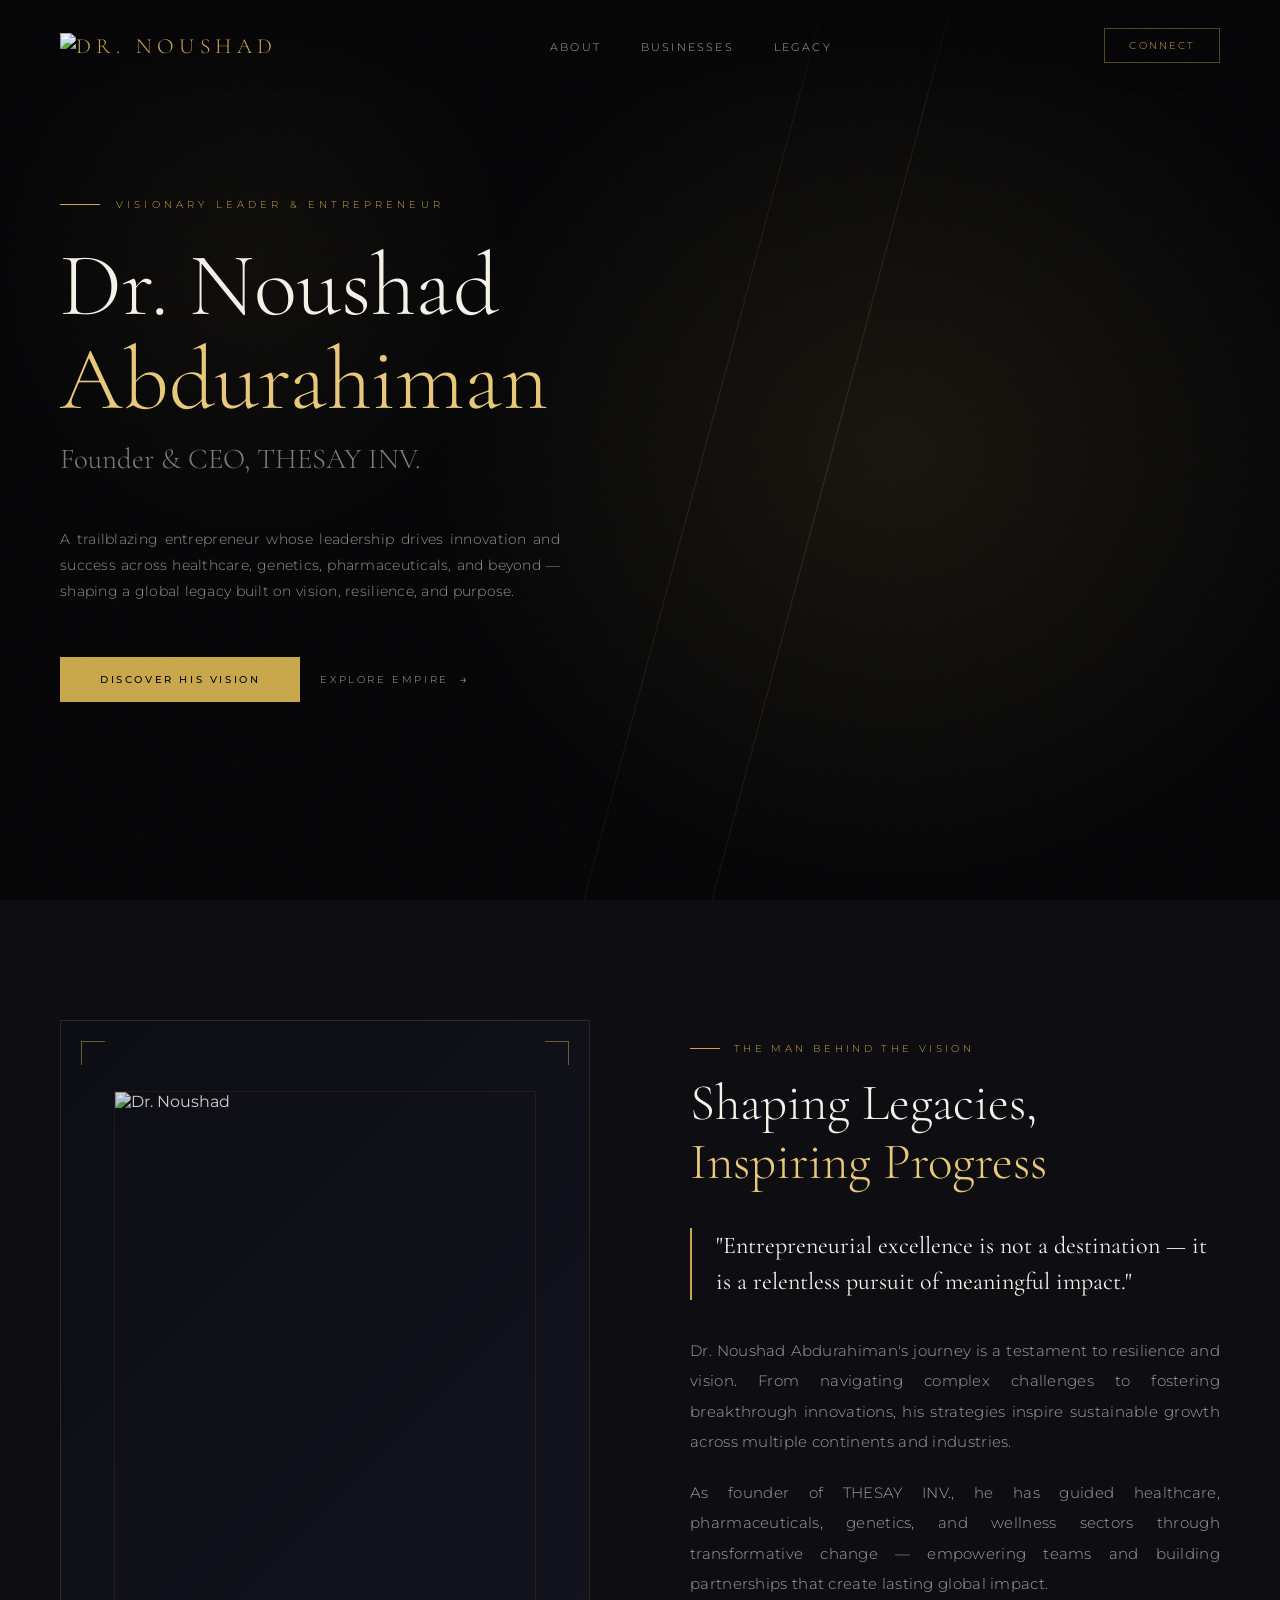
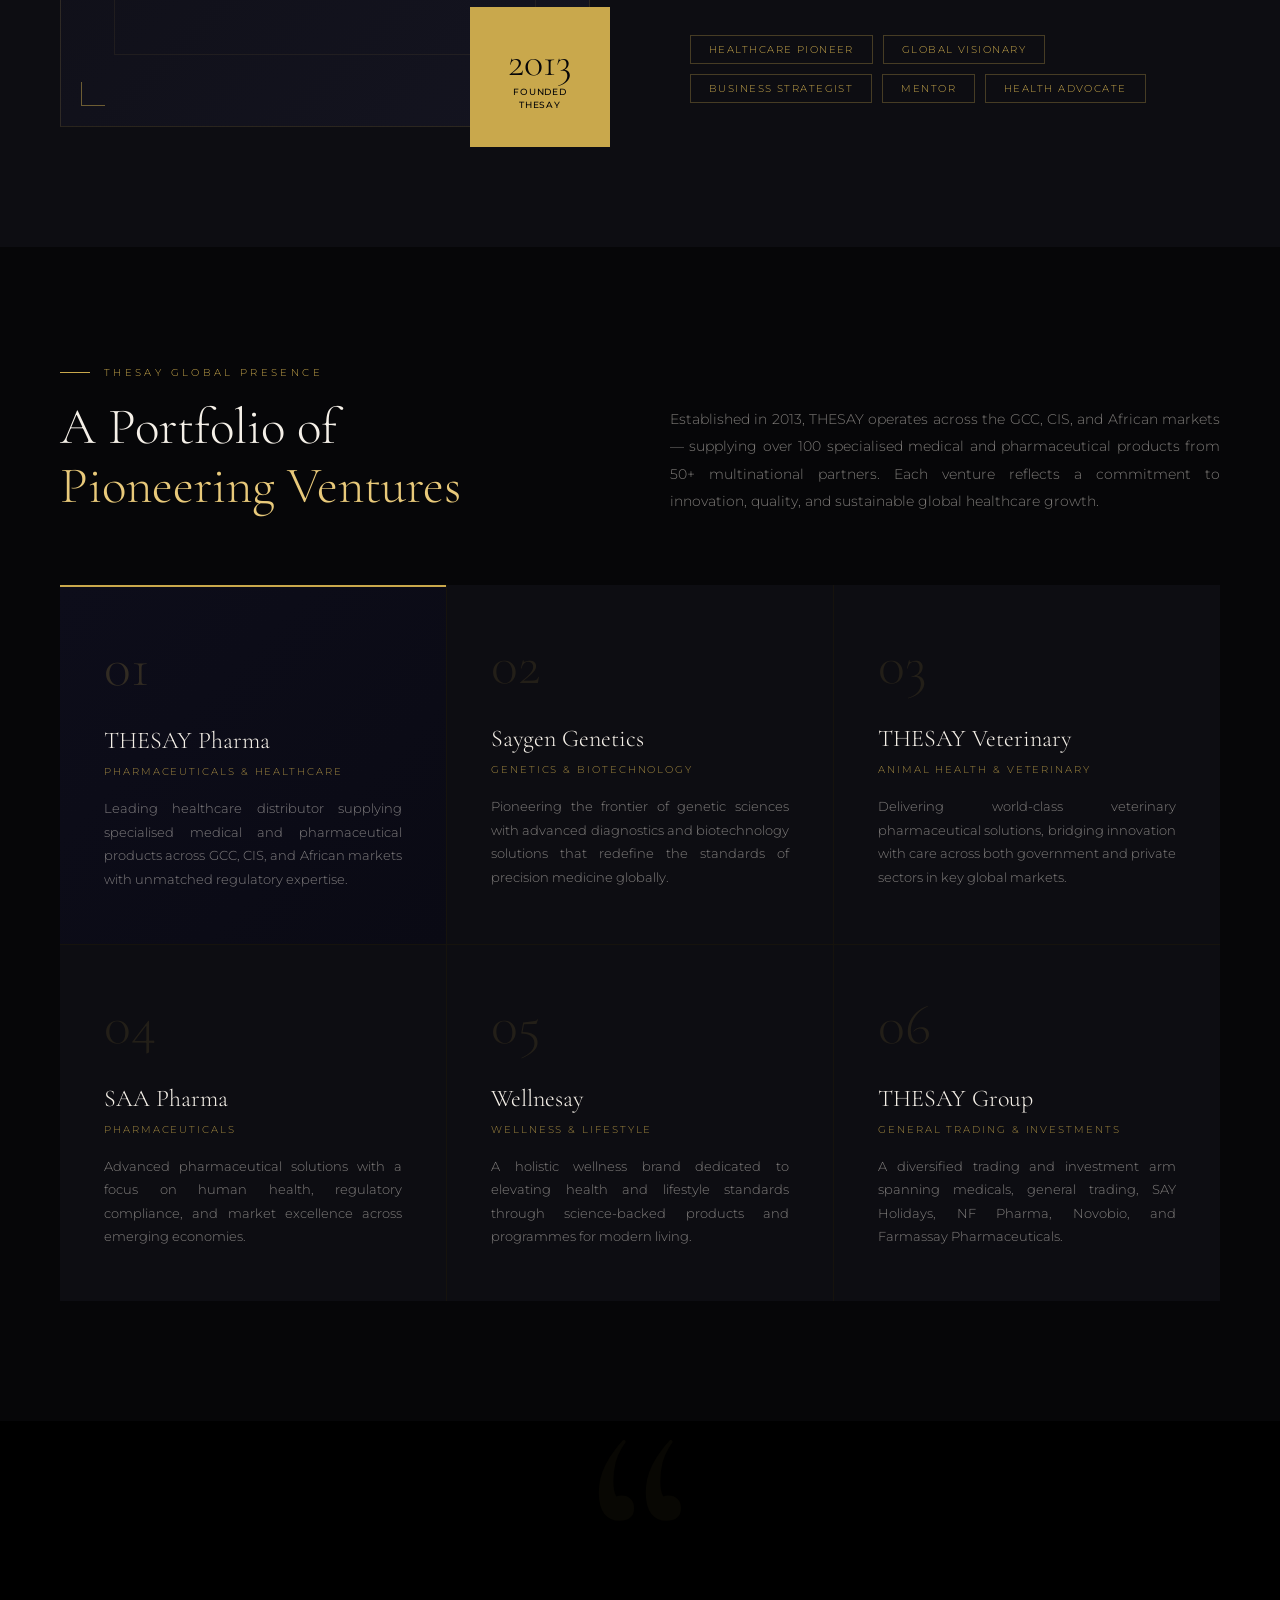
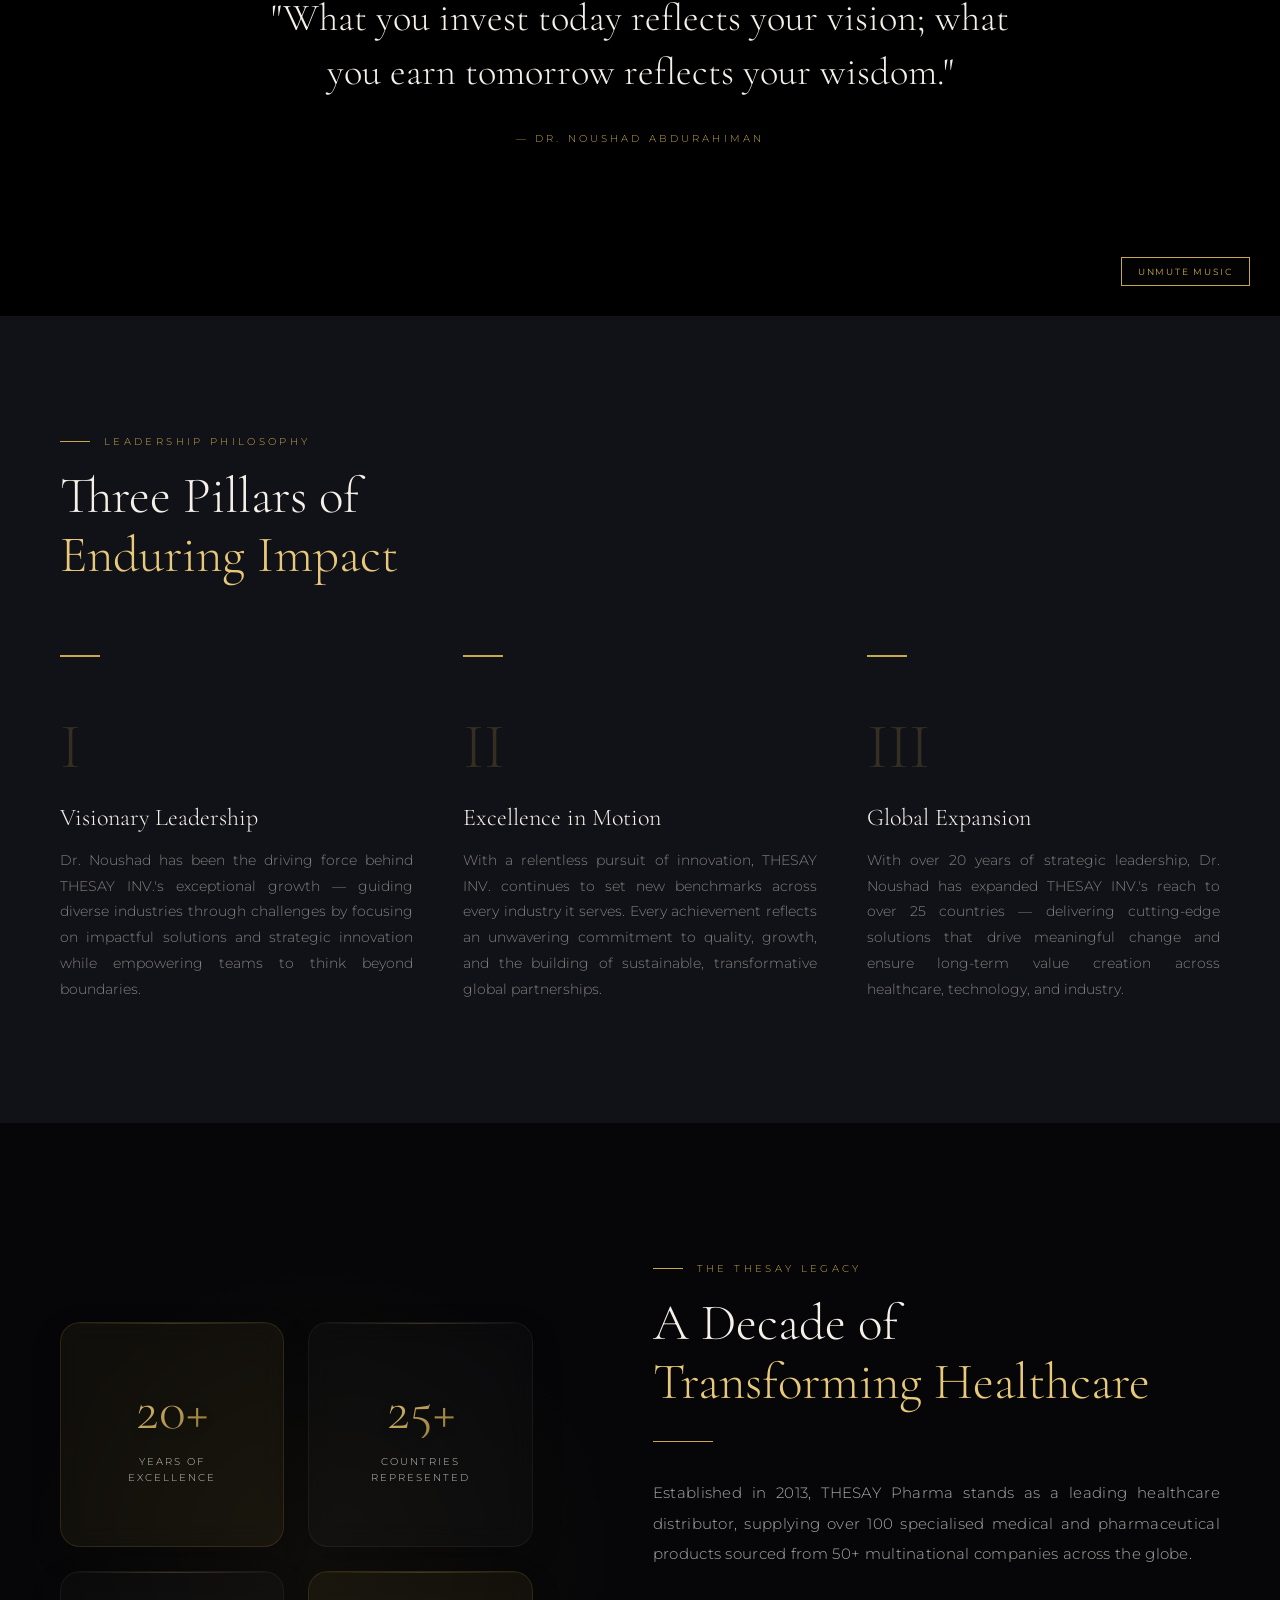
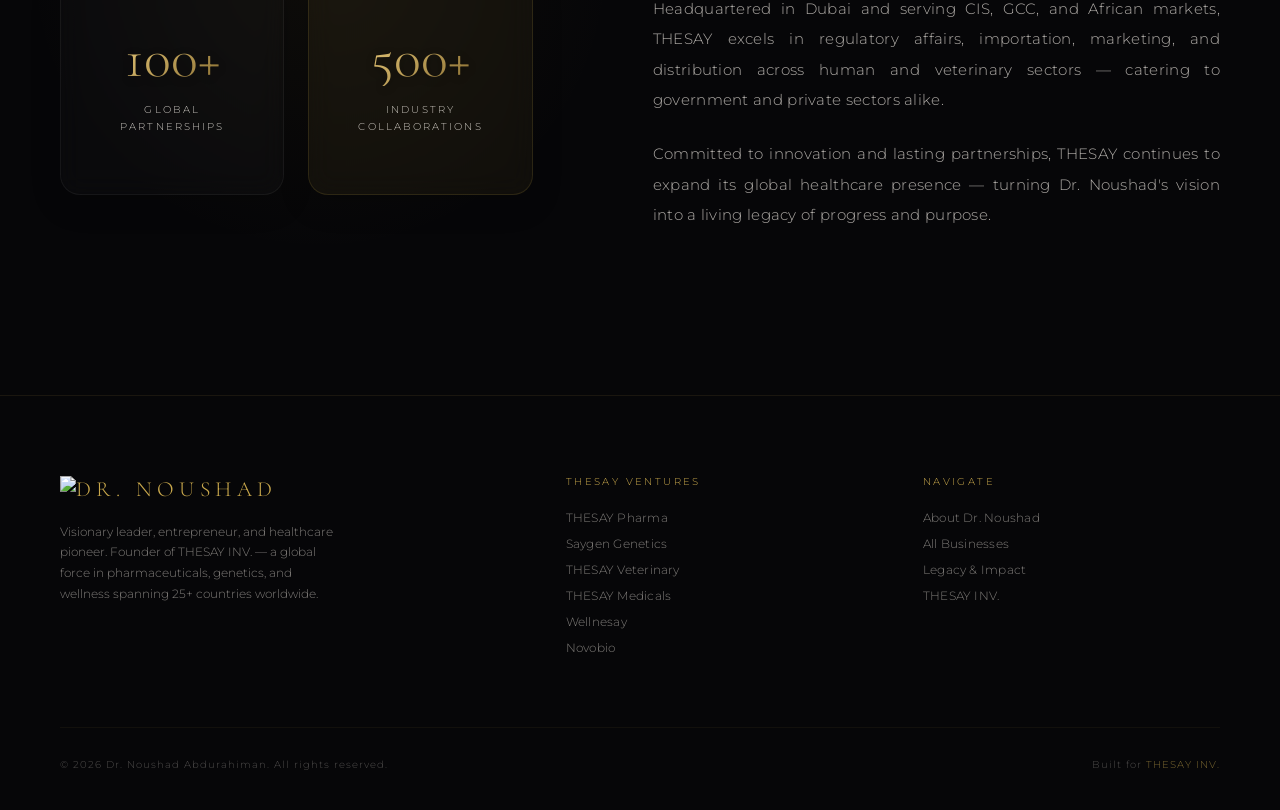
==== commit ba7805e2: "first commit10" ====
--- a/page.html
+++ b/page.html
@@ -230,6 +230,7 @@
         transform: translateY(30px) translateZ(0);
         filter: blur(5px);
       }
+
       to {
         opacity: 1;
         transform: translateY(0) translateZ(0);
@@ -246,11 +247,25 @@
       animation: heroTextReveal 1.2s cubic-bezier(0.16, 1, 0.3, 1) forwards;
     }
 
-    .hero-eyebrow { animation-delay: 0.3s; }
-    .hero-title { animation-delay: 0.5s; }
-    .hero-subtitle { animation-delay: 0.7s; }
-    .hero-desc { animation-delay: 0.9s; }
-    .hero-actions { animation-delay: 1.1s; }
+    .hero-eyebrow {
+      animation-delay: 0.3s;
+    }
+
+    .hero-title {
+      animation-delay: 0.5s;
+    }
+
+    .hero-subtitle {
+      animation-delay: 0.7s;
+    }
+
+    .hero-desc {
+      animation-delay: 0.9s;
+    }
+
+    .hero-actions {
+      animation-delay: 1.1s;
+    }
 
     .hero-eyebrow {
       font-size: 0.65rem;
@@ -887,7 +902,8 @@
       z-index: 0;
     }
 
-    .legacy-visual, .legacy-text {
+    .legacy-visual,
+    .legacy-text {
       position: relative;
       z-index: 1;
     }
@@ -951,7 +967,7 @@
       -webkit-background-clip: text;
       -webkit-text-fill-color: transparent;
       line-height: 1;
-      filter: drop-shadow(0 2px 4px rgba(0,0,0,0.3));
+      filter: drop-shadow(0 2px 4px rgba(0, 0, 0, 0.3));
     }
 
     .legacy-cell-label {
@@ -1376,7 +1392,8 @@
       "What you invest today reflects your vision; what you earn tomorrow reflects your wisdom."
     </p>
     <p class="quote-author reveal reveal-delay-1" style="position: relative; z-index: 1;">— Dr. Noushad Abdurahiman</p>
-    <button id="quote-mute-btn" class="reveal reveal-delay-2" style="position: absolute; bottom: 30px; right: 30px; z-index: 10; background: rgba(6,6,8,0.6); border: 1px solid var(--gold); color: var(--gold); padding: 8px 16px; font-family: 'Montserrat', sans-serif; font-size: 0.55rem; letter-spacing: 0.2em; text-transform: uppercase; cursor: pointer; transition: all 0.3s; backdrop-filter: blur(4px);">
+    <button id="quote-mute-btn" class="reveal reveal-delay-2"
+      style="position: absolute; bottom: 30px; right: 30px; z-index: 10; background: rgba(6,6,8,0.6); border: 1px solid var(--gold); color: var(--gold); padding: 8px 16px; font-family: 'Montserrat', sans-serif; font-size: 0.55rem; letter-spacing: 0.2em; text-transform: uppercase; cursor: pointer; transition: all 0.3s; backdrop-filter: blur(4px);">
       Unmute Music
     </button>
   </div>
@@ -1542,10 +1559,10 @@
     const quoteBreak = document.querySelector('.quote-break');
     const quoteVideo = document.querySelector('.quote-video');
     const quoteMuteBtn = document.getElementById('quote-mute-btn');
-    
+
     function setMuteState(isMuted, isUserAction = false) {
       if (!quoteVideo) return;
-      
+
       if (isMuted) {
         quoteVideo.muted = true;
         updateButton(true);
@@ -1596,7 +1613,7 @@
           }
         });
       }, { threshold: 0.5 });
-      
+
       videoObserver.observe(quoteBreak);
     }
   </script>
